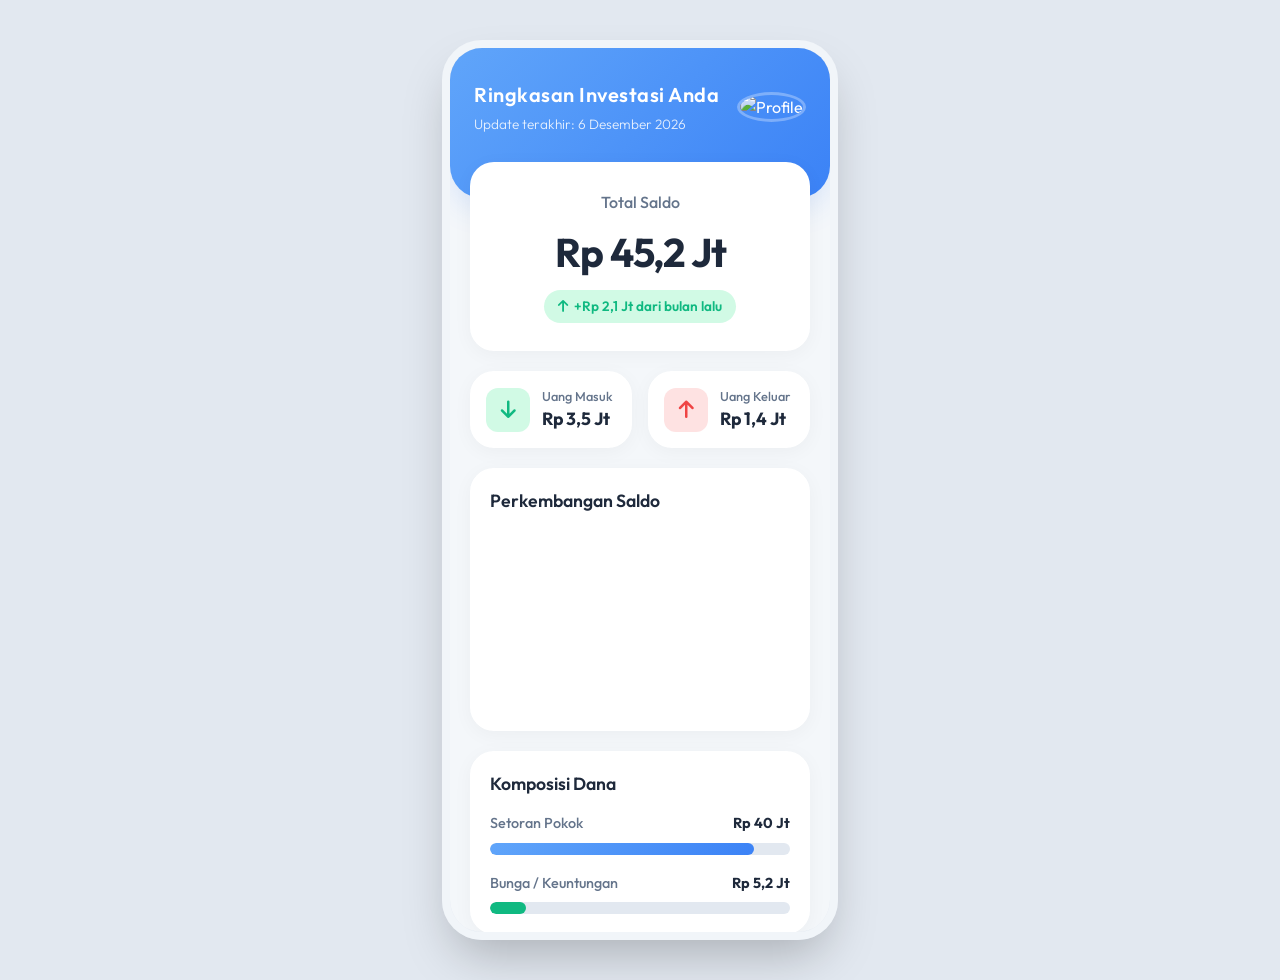
==== karyawan-dashboard.html @ 61eccb25 "Initial commit dengan struktur folder yang benar" ====
<!DOCTYPE html>
<html lang="id">
<head>
    <meta charset="UTF-8">
    <meta name="viewport" content="width=device-width, initial-scale=1.0">
    <title>Ringkasan Investasi - Dashboard Karyawan</title>
    <meta name="description" content="Dashboard ringkasan investasi karyawan yang simpel dan modern">
    
    <!-- Google Fonts: Inter & Outfit -->
    <link rel="preconnect" href="https://fonts.googleapis.com">
    <link rel="preconnect" href="https://fonts.gstatic.com" crossorigin>
    <link href="https://fonts.googleapis.com/css2?family=Outfit:wght@300;400;500;600;700&display=swap" rel="stylesheet">
    
    <!-- FontAwesome -->
    <link rel="stylesheet" href="https://cdnjs.cloudflare.com/ajax/libs/font-awesome/6.4.0/css/all.min.css">
    
    <!-- Custom CSS -->
    <link rel="stylesheet" href="css/karyawan.css">
    
    <!-- Chart.js -->
    <script src="https://cdn.jsdelivr.net/npm/chart.js@4.4.1/dist/chart.umd.min.js"></script>
</head>
<body>
    <div class="app-container">
        <!-- Header Section -->
        <header class="app-header">
            <div class="header-content">
                <div class="header-text">
                    <h1>Ringkasan Investasi Anda</h1>
                    <p class="subtitle">Update terakhir: <span id="currentDate">Memuat...</span></p>
                </div>
                <div class="profile-pic">
                    <img src="https://ui-avatars.com/api/?name=Karyawan&background=ffffff&color=2563eb&bold=true" alt="Profile">
                </div>
            </div>
        </header>

        <!-- Main Content -->
        <main class="app-main">
            <!-- 1. Balance Section (3 Cards) -->
            <section class="balance-section">
                <!-- Total Saldo -->
                <div class="card main-balance-card fade-in">
                    <h2>Total Saldo</h2>
                    <div class="balance-amount">Rp 45,2 Jt</div>
                    <div class="balance-indicator positive">
                        <i class="fas fa-arrow-up"></i> +Rp 2,1 Jt dari bulan lalu
                    </div>
                </div>
                
                <!-- Uang Masuk & Keluar -->
                <div class="secondary-balances">
                    <div class="card mini-card fade-in delay-1">
                        <div class="card-icon income"><i class="fas fa-arrow-down"></i></div>
                        <div class="card-info">
                            <p>Uang Masuk</p>
                            <h3>Rp 3,5 Jt</h3>
                        </div>
                    </div>
                    <div class="card mini-card fade-in delay-2">
                        <div class="card-icon expense"><i class="fas fa-arrow-up"></i></div>
                        <div class="card-info">
                            <p>Uang Keluar</p>
                            <h3>Rp 1,4 Jt</h3>
                        </div>
                    </div>
                </div>
            </section>

            <!-- 2. Chart Section -->
            <section class="chart-section">
                <div class="card fade-in delay-3">
                    <div class="card-header">
                        <h3>Perkembangan Saldo</h3>
                    </div>
                    <div class="chart-container">
                        <canvas id="balanceChart"></canvas>
                    </div>
                </div>
            </section>

            <!-- 3. Composition Section -->
            <section class="composition-section">
                <div class="card fade-in delay-4">
                    <div class="card-header">
                        <h3>Komposisi Dana</h3>
                    </div>
                    <div class="composition-bars">
                        <div class="comp-item">
                            <div class="comp-labels">
                                <span>Setoran Pokok</span>
                                <span class="comp-value">Rp 40 Jt</span>
                            </div>
                            <div class="progress-bg">
                                <div class="progress-fill primary" style="width: 88%;"></div>
                            </div>
                        </div>
                        <div class="comp-item">
                            <div class="comp-labels">
                                <span>Bunga / Keuntungan</span>
                                <span class="comp-value">Rp 5,2 Jt</span>
                            </div>
                            <div class="progress-bg">
                                <div class="progress-fill secondary" style="width: 12%;"></div>
                            </div>
                        </div>
                    </div>
                </div>
            </section>

            <!-- 4. Top Investors -->
            <section class="leaderboard-section">
                <div class="card fade-in delay-5">
                    <div class="card-header">
                        <h3>Top 5 Investor Bulan Ini <i class="fas fa-trophy" style="color:#fbbf24; margin-left: 6px;"></i></h3>
                    </div>
                    <ul class="leaderboard-list">
                        <li class="leader-item">
                            <div class="leader-rank rank-1">1</div>
                            <div class="leader-info">
                                <h4>Budi Santoso</h4>
                                <p>Rp 15,0 Jt</p>
                            </div>
                        </li>
                        <li class="leader-item">
                            <div class="leader-rank rank-2">2</div>
                            <div class="leader-info">
                                <h4>Andi Wijaya</h4>
                                <p>Rp 12,5 Jt</p>
                            </div>
                        </li>
                        <li class="leader-item">
                            <div class="leader-rank rank-3">3</div>
                            <div class="leader-info">
                                <h4>Siti Aminah</h4>
                                <p>Rp 11,0 Jt</p>
                            </div>
                        </li>
                        <li class="leader-item highlight">
                            <div class="leader-rank">4</div>
                            <div class="leader-info">
                                <h4>Anda (Karyawan)</h4>
                                <p>Rp 8,0 Jt</p>
                            </div>
                        </li>
                        <li class="leader-item">
                            <div class="leader-rank">5</div>
                            <div class="leader-info">
                                <h4>Rudi Hermawan</h4>
                                <p>Rp 7,5 Jt</p>
                            </div>
                        </li>
                    </ul>
                </div>
            </section>

            <!-- 5. Transaction History -->
            <section class="history-section">
                <div class="card fade-in delay-6">
                    <div class="card-header">
                        <h3>Riwayat Transaksi</h3>
                        <a href="#" class="view-all">Lihat Semua</a>
                    </div>
                    
                    <!-- Group Hari Ini -->
                    <div class="history-group">
                        <h4 class="group-date">Hari Ini</h4>
                        <div class="history-item">
                            <div class="hist-icon success"><i class="fas fa-arrow-down"></i></div>
                            <div class="hist-details">
                                <h4>Setoran Bulanan</h4>
                                <p>09:41 WIB</p>
                            </div>
                            <div class="hist-amount positive">+Rp 1.000.000</div>
                        </div>
                    </div>
                    
                    <!-- Group Kemarin -->
                    <div class="history-group">
                        <h4 class="group-date">Kemarin</h4>
                        <div class="history-item">
                            <div class="hist-icon danger"><i class="fas fa-arrow-up"></i></div>
                            <div class="hist-details">
                                <h4>Penarikan Dana</h4>
                                <p>14:20 WIB</p>
                            </div>
                            <div class="hist-amount negative">-Rp 500.000</div>
                        </div>
                        <div class="history-item">
                            <div class="hist-icon success"><i class="fas fa-arrow-down"></i></div>
                            <div class="hist-details">
                                <h4>Bunga Investasi</h4>
                                <p>00:01 WIB</p>
                            </div>
                            <div class="hist-amount positive">+Rp 45.000</div>
                        </div>
                    </div>
                </div>
            </section>
        </main>
    </div>

    <!-- Custom Script -->
    <script src="js/karyawan.js"></script>
</body>
</html>
---- css/karyawan.css ----
/* Root Variables for Soft Colors & Design System */
:root {
    --bg-app: #f4f7fa; /* Soft light gray-blue background */
    --surface: #ffffff;
    --text-dark: #1e293b;
    --text-muted: #64748b;
    --text-light: #94a3b8;
    
    /* Soft Colors */
    --primary: #3b82f6; /* Soft Blue */
    --primary-light: #eff6ff;
    --primary-gradient: linear-gradient(135deg, #60a5fa, #3b82f6);
    
    --success: #10b981; /* Soft Green */
    --success-light: #d1fae5;
    
    --danger: #ef4444; /* Soft Red for expenses */
    --danger-light: #fee2e2;
    
    --warning: #f59e0b;
    --warning-light: #fef3c7;
    
    --border: #e2e8f0;
    
    /* Spacing & Radii */
    --radius-card: 24px;
    --radius-sm: 12px;
    --radius-lg: 32px;
    
    /* Shadows */
    --shadow-soft: 0 4px 20px rgba(0, 0, 0, 0.04);
    --shadow-header: 0 10px 30px rgba(59, 130, 246, 0.15);
}

* {
    margin: 0;
    padding: 0;
    box-sizing: border-box;
}

body {
    font-family: 'Outfit', -apple-system, BlinkMacSystemFont, sans-serif;
    background-color: var(--bg-app);
    color: var(--text-dark);
    line-height: 1.5;
    -webkit-font-smoothing: antialiased;
}

.app-container {
    max-width: 480px; /* Mobile app feel */
    margin: 0 auto;
    background-color: var(--bg-app);
    min-height: 100vh;
    padding-bottom: 40px;
    position: relative;
    overflow-x: hidden;
}

/* ================= HEADER ================= */
.app-header {
    background: var(--primary-gradient);
    color: white;
    padding: 32px 24px 64px 24px; /* extra bottom padding for overlap */
    border-bottom-left-radius: var(--radius-lg);
    border-bottom-right-radius: var(--radius-lg);
    box-shadow: var(--shadow-header);
}

.header-content {
    display: flex;
    justify-content: space-between;
    align-items: center;
}

.header-text h1 {
    font-size: 1.25rem;
    font-weight: 600;
    letter-spacing: 0.5px;
    margin-bottom: 4px;
}

.subtitle {
    font-size: 0.85rem;
    color: rgba(255, 255, 255, 0.85);
    font-weight: 300;
}

.profile-pic img {
    width: 48px;
    height: 48px;
    border-radius: 50%;
    border: 3px solid rgba(255, 255, 255, 0.3);
    object-fit: cover;
}

/* ================= MAIN CONTENT ================= */
.app-main {
    padding: 0 20px;
    margin-top: -36px; /* Overlap header */
}

/* Base Card Style */
.card {
    background: var(--surface);
    border-radius: var(--radius-card);
    padding: 20px;
    box-shadow: var(--shadow-soft);
    margin-bottom: 20px;
}

/* Typography inside cards */
.card-header {
    display: flex;
    justify-content: space-between;
    align-items: center;
    margin-bottom: 16px;
}

.card-header h3 {
    font-size: 1.1rem;
    font-weight: 600;
    color: var(--text-dark);
}

/* ================= 1. BALANCE SECTION ================= */
.main-balance-card {
    text-align: center;
    padding: 28px 20px;
}

.main-balance-card h2 {
    font-size: 1rem;
    color: var(--text-muted);
    font-weight: 500;
}

.balance-amount {
    font-size: 2.5rem;
    font-weight: 700;
    color: var(--text-dark);
    margin: 8px 0;
    letter-spacing: -1px;
}

.balance-indicator {
    display: inline-flex;
    align-items: center;
    gap: 6px;
    padding: 6px 14px;
    border-radius: 20px;
    font-size: 0.85rem;
    font-weight: 600;
}

.balance-indicator.positive {
    background-color: var(--success-light);
    color: var(--success);
}

/* Secondary Balances (In / Out) */
.secondary-balances {
    display: grid;
    grid-template-columns: 1fr 1fr;
    gap: 16px;
    margin-bottom: 20px;
}

.mini-card {
    display: flex;
    align-items: center;
    gap: 12px;
    padding: 16px;
    margin-bottom: 0;
    border-radius: var(--radius-card);
}

.card-icon {
    width: 44px;
    height: 44px;
    border-radius: var(--radius-sm);
    display: flex;
    align-items: center;
    justify-content: center;
    font-size: 1.25rem;
}

.card-icon.income {
    background: var(--success-light);
    color: var(--success);
}

.card-icon.expense {
    background: var(--danger-light);
    color: var(--danger);
}

.card-info p {
    font-size: 0.8rem;
    color: var(--text-muted);
    font-weight: 500;
}

.card-info h3 {
    font-size: 1.1rem;
    font-weight: 700;
    color: var(--text-dark);
}

/* ================= 2. CHART SECTION ================= */
.chart-container {
    height: 180px;
    width: 100%;
}

/* ================= 3. COMPOSITION SECTION ================= */
.composition-bars {
    display: flex;
    flex-direction: column;
    gap: 18px;
}

.comp-item {
    width: 100%;
}

.comp-labels {
    display: flex;
    justify-content: space-between;
    align-items: center;
    font-size: 0.9rem;
    margin-bottom: 8px;
}

.comp-labels span {
    color: var(--text-muted);
    font-weight: 500;
}

.comp-labels .comp-value {
    font-weight: 700;
    color: var(--text-dark);
}

.progress-bg {
    width: 100%;
    height: 12px;
    background: var(--border);
    border-radius: 12px;
    overflow: hidden;
}

.progress-fill {
    height: 100%;
    border-radius: 12px;
    transition: width 1.5s cubic-bezier(0.22, 1, 0.36, 1);
}

.progress-fill.primary {
    background: var(--primary-gradient);
}

.progress-fill.secondary {
    background: var(--success);
}

/* ================= 4. LEADERBOARD SECTION ================= */
.leaderboard-list {
    list-style: none;
}

.leader-item {
    display: flex;
    align-items: center;
    padding: 12px 0;
    border-bottom: 1px solid var(--border);
}

.leader-item:last-child {
    border-bottom: none;
    padding-bottom: 0;
}

.leader-item.highlight {
    background: var(--primary-light);
    padding: 12px;
    border-radius: var(--radius-sm);
    border-bottom: none;
    margin: 8px -12px;
}

.leader-rank {
    width: 32px;
    height: 32px;
    border-radius: 50%;
    background: var(--border);
    display: flex;
    align-items: center;
    justify-content: center;
    font-weight: 700;
    font-size: 0.9rem;
    margin-right: 16px;
    color: var(--text-muted);
}

/* Colors for top 3 */
.leader-rank.rank-1 { background: #fef08a; color: #854d0e; }
.leader-rank.rank-2 { background: #e2e8f0; color: #475569; }
.leader-rank.rank-3 { background: #fed7aa; color: #9a3412; }

.leader-info {
    flex: 1;
    display: flex;
    justify-content: space-between;
    align-items: center;
}

.leader-info h4 {
    font-size: 0.95rem;
    font-weight: 500;
    color: var(--text-dark);
}

.leader-info p {
    font-weight: 700;
    color: var(--text-dark);
    font-size: 0.95rem;
}

.leader-item.highlight .leader-info h4,
.leader-item.highlight .leader-info p {
    color: var(--primary);
}

/* ================= 5. HISTORY SECTION ================= */
.view-all {
    font-size: 0.85rem;
    color: var(--primary);
    text-decoration: none;
    font-weight: 600;
}

.history-group {
    margin-bottom: 24px;
}

.history-group:last-child {
    margin-bottom: 0;
}

.group-date {
    font-size: 0.85rem;
    color: var(--text-light);
    font-weight: 600;
    text-transform: uppercase;
    letter-spacing: 0.5px;
    margin-bottom: 12px;
}

.history-item {
    display: flex;
    align-items: center;
    margin-bottom: 16px;
}

.history-item:last-child {
    margin-bottom: 0;
}

.hist-icon {
    width: 44px;
    height: 44px;
    border-radius: 50%;
    display: flex;
    align-items: center;
    justify-content: center;
    margin-right: 16px;
    font-size: 1.1rem;
}

.hist-icon.success { background: var(--success-light); color: var(--success); }
.hist-icon.danger { background: var(--danger-light); color: var(--danger); }

.hist-details {
    flex: 1;
}

.hist-details h4 {
    font-size: 0.95rem;
    font-weight: 600;
    color: var(--text-dark);
    margin-bottom: 2px;
}

.hist-details p {
    font-size: 0.8rem;
    color: var(--text-muted);
}

.hist-amount {
    font-weight: 700;
    font-size: 1rem;
}

.hist-amount.positive { color: var(--success); }
.hist-amount.negative { color: var(--text-dark); } /* Negative can be dark or red, keeping dark for elegance */

/* ================= ANIMATIONS ================= */
.fade-in {
    opacity: 0;
    transform: translateY(15px);
    animation: fadeInUp 0.6s cubic-bezier(0.22, 1, 0.36, 1) forwards;
}

.delay-1 { animation-delay: 0.1s; }
.delay-2 { animation-delay: 0.2s; }
.delay-3 { animation-delay: 0.3s; }
.delay-4 { animation-delay: 0.4s; }
.delay-5 { animation-delay: 0.5s; }
.delay-6 { animation-delay: 0.6s; }

@keyframes fadeInUp {
    from {
        opacity: 0;
        transform: translateY(20px);
    }
    to {
        opacity: 1;
        transform: translateY(0);
    }
}

/* ================= DESKTOP RESPONSIVE ================= */
/* If opened on a wide screen, make it look like a nice floating app window */
@media (min-width: 768px) {
    body {
        display: flex;
        align-items: center;
        justify-content: center;
        background-color: #e2e8f0;
        padding: 40px 0;
    }
    
    .app-container {
        border-radius: 40px;
        box-shadow: 0 25px 50px -12px rgba(0, 0, 0, 0.25);
        overflow: hidden;
        border: 8px solid #f1f5f9;
        height: 90vh;
        overflow-y: auto;
    }
    
    /* Custom Scrollbar for container */
    .app-container::-webkit-scrollbar {
        width: 6px;
    }
    .app-container::-webkit-scrollbar-track {
        background: transparent;
    }
    .app-container::-webkit-scrollbar-thumb {
        background: rgba(0,0,0,0.1);
        border-radius: 10px;
    }
}
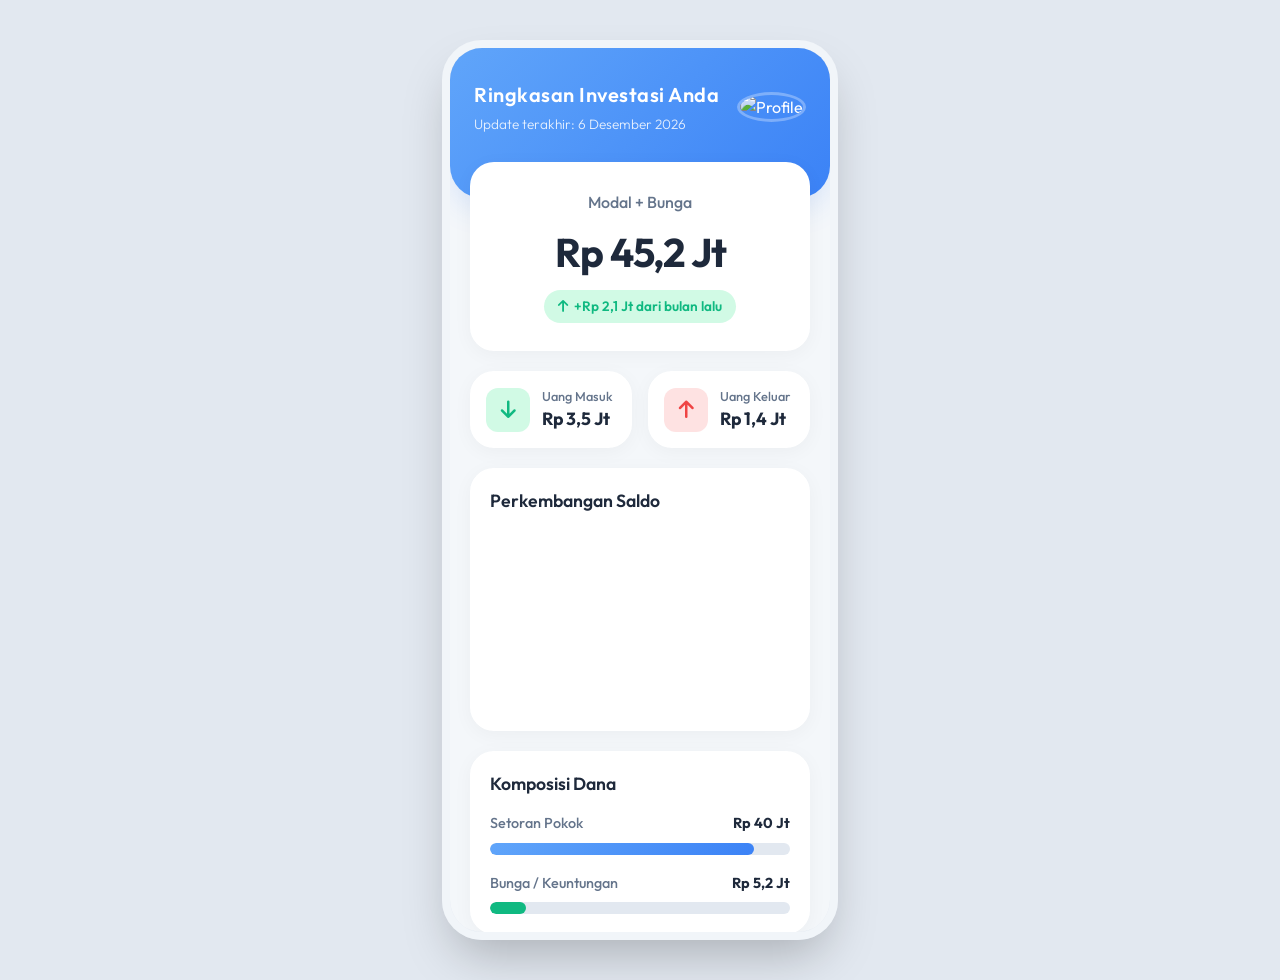
==== commit 345e1f6b: "Update UI Filter Transaksi, Anomali, dan Analitik" ====
--- a/karyawan-dashboard.html
+++ b/karyawan-dashboard.html
@@ -41,7 +41,7 @@
             <section class="balance-section">
                 <!-- Total Saldo -->
                 <div class="card main-balance-card fade-in">
-                    <h2>Total Saldo</h2>
+                    <h2>Modal + Bunga</h2>
                     <div class="balance-amount">Rp 45,2 Jt</div>
                     <div class="balance-indicator positive">
                         <i class="fas fa-arrow-up"></i> +Rp 2,1 Jt dari bulan lalu
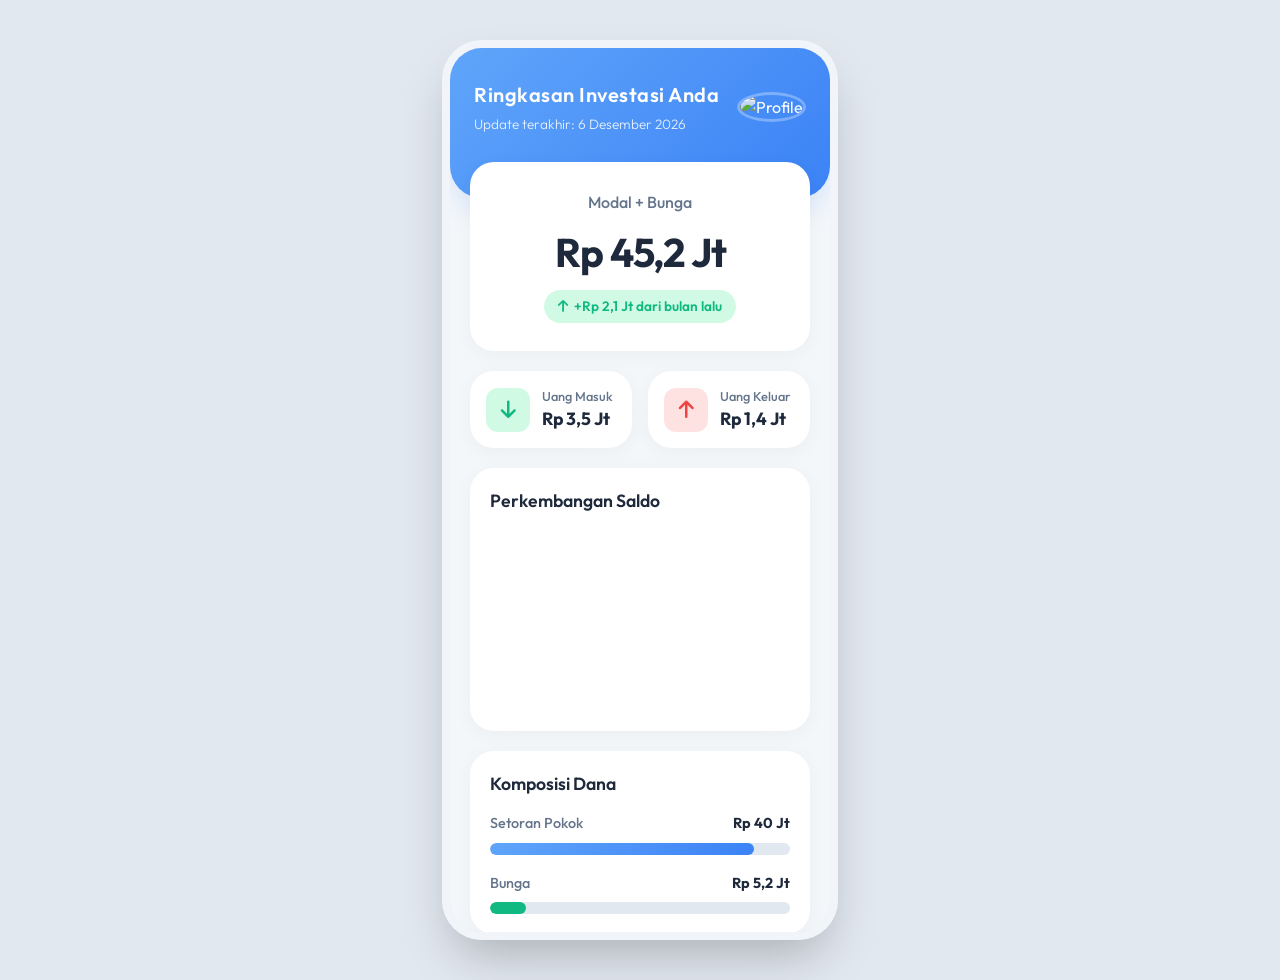
==== commit cca42a81: "style: rename terminology to Meragukan, Selisih, and Bunga as requested" ====
--- a/karyawan-dashboard.html
+++ b/karyawan-dashboard.html
@@ -97,7 +97,7 @@
                         </div>
                         <div class="comp-item">
                             <div class="comp-labels">
-                                <span>Bunga / Keuntungan</span>
+                                <span>Bunga</span>
                                 <span class="comp-value">Rp 5,2 Jt</span>
                             </div>
                             <div class="progress-bg">
